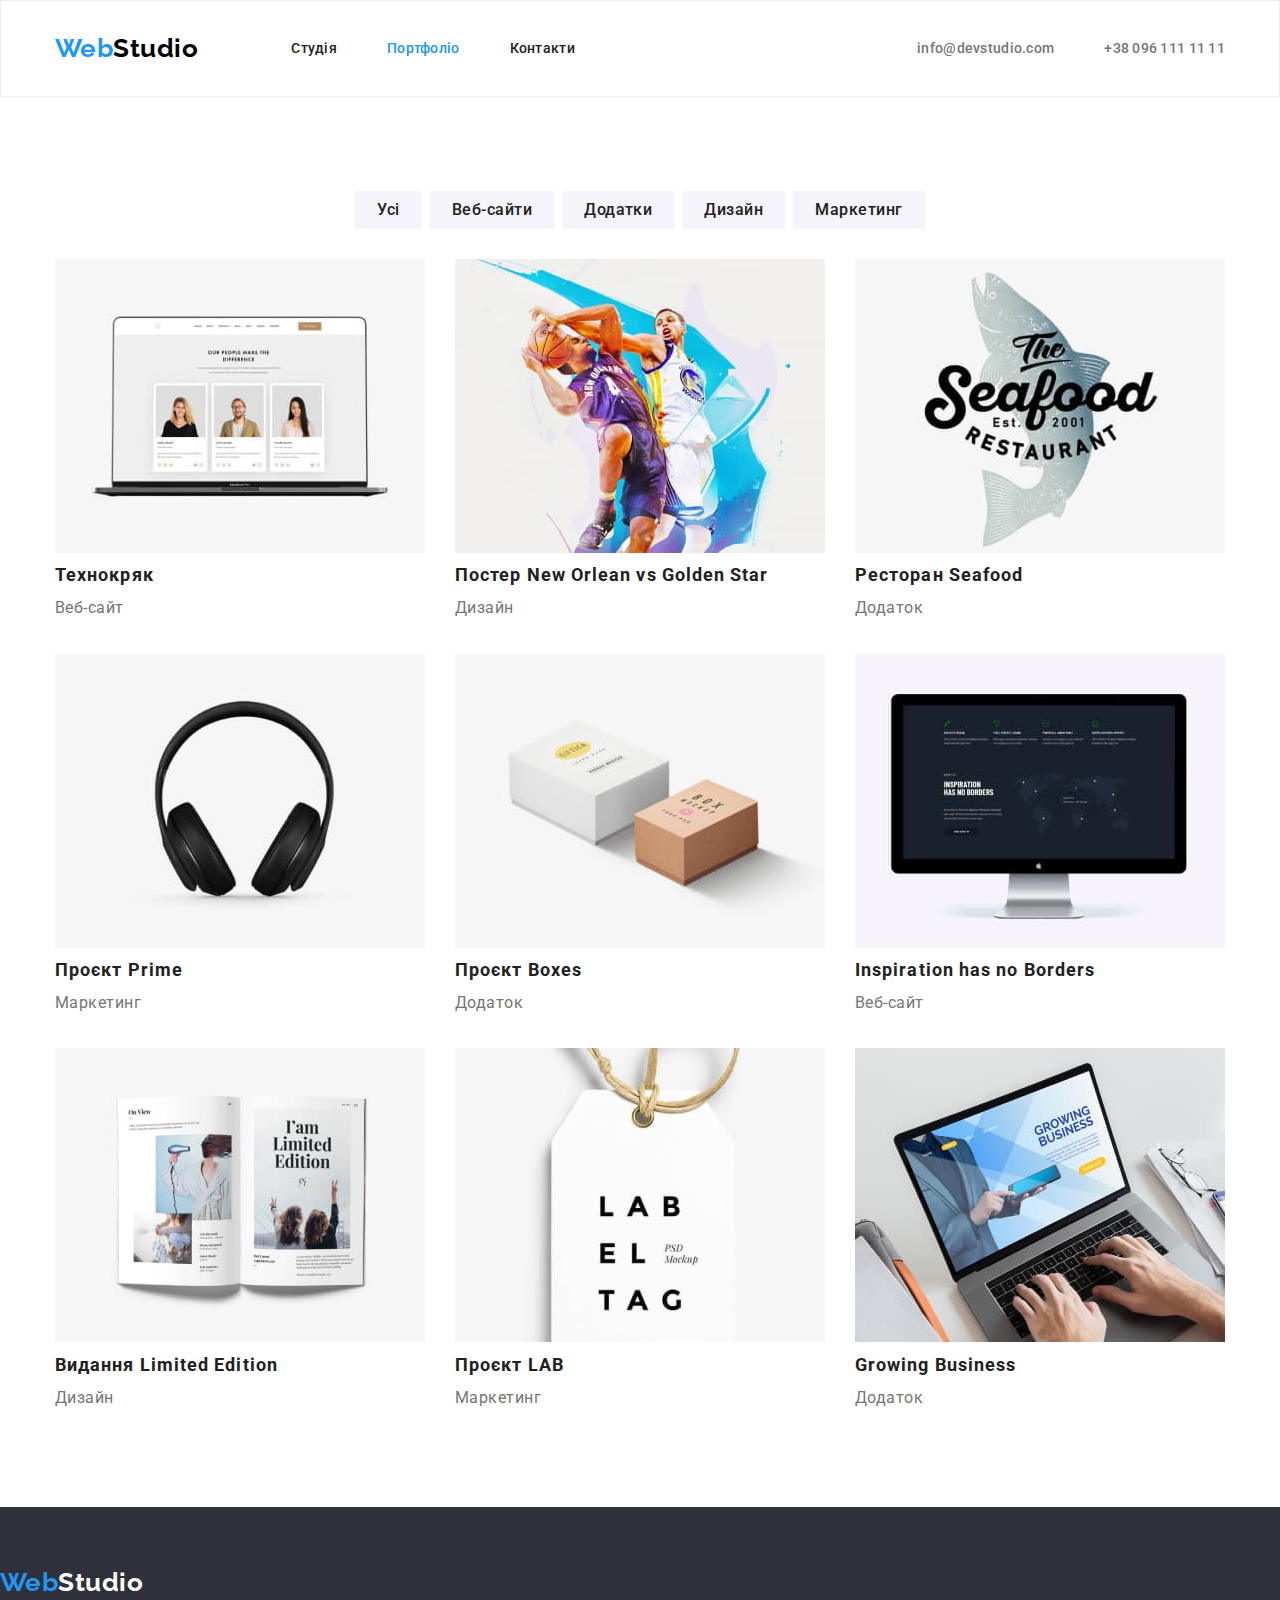
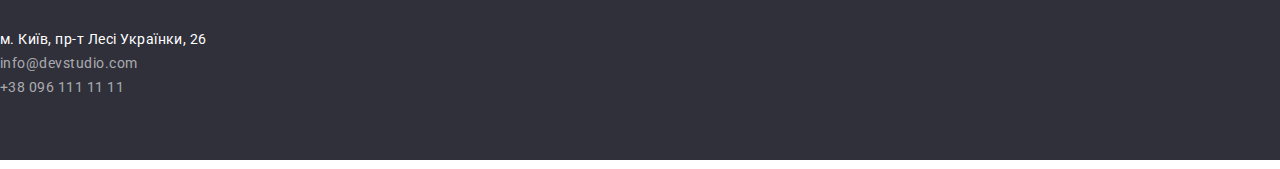
==== portfolio.html @ d25b7dd6 "cards problem" ====
<!DOCTYPE html>
<html lang="uk">
  <head>
    <meta charset="UTF-8" />
    <meta http-equiv="X-UA-Compatible" content="IE=edge" />
    <meta name="viewport" content="width=device-width, initial-scale=1.0" />
    <title>Portfolio</title>
    <link rel="preconnect" href="https://fonts.googleapis.com" />
    <link rel="preconnect" href="https://fonts.gstatic.com" crossorigin />
    <link
      href="https://fonts.googleapis.com/css2?family=Raleway:wght@700&family=Roboto:wght@400;500;700;900&display=swap"
      rel="stylesheet"
    />
    <link
      rel="stylesheet"
      href="https://cdn.jsdelivr.net/npm/modern-normalize@1.1.0/modern-normalize.min.css"
    />
    <link rel="stylesheet" href="./css/styles.css" />
  </head>
  <body>
    <header class="page-header border-head">
      <div class="container page-header-container">
        <a class="logo link" lang="en" href="./index.html">
          <span class="first-part-logo">Web</span
          ><span class="second-part-logo">Studio</span></a
        >
        <nav class="page-nav">
          <ul class="menu list">
            <li>
              <a class="menu-link link" href="./index.html">Студія</a>
            </li>
            <li>
              <a class="menu-link link current" href="./portfolio.html "
                >Портфоліо</a
              >
            </li>
            <li><a class="menu-link link" href="#Contacts">Контакти</a></li>
          </ul>
        </nav>

        <ul class="auth-nav list">
          <li>
            <a class="auth-nav-link link" href="mailto:info@devstudio.com"
              >info@devstudio.com</a
            >
          </li>
          <li>
            <a class="auth-nav-link link" href="tel:+380961111111"
              >+38 096 111 11 11</a
            >
          </li>
        </ul>
      </div>
    </header>

    <main>
      <section class="section">
        <div class="container">
          <ul class="button list">
            <li><button class="portfolio-btn" type="button">Усі</button></li>
            <li>
              <button class="portfolio-btn" type="button">Веб-сайти</button>
            </li>
            <li>
              <button class="portfolio-btn" type="button">Додатки</button>
            </li>
            <li><button class="portfolio-btn" type="button">Дизайн</button></li>
            <li>
              <button class="portfolio-btn" type="button">Маркетинг</button>
            </li>
          </ul>
          <h1 class="visually-hidden">Наші роботи</h1>
        </div>

        <div class="container">
          <ul class="items list">
            <li>
              <a href="#" class="section-icon link">
                <img
                  src="./images/Portfolio/laptop.jpg"
                  alt="open laptop with website on the screen"
                  width="370"
                />
                   <h2 class="icon-title">Технокряк</h2>
                  <p class="icon-text">Веб-сайт</p>
              </a>
            </li>
            <li>
              <a href="#" class="section-icon link">
                <img
                  src="./images/Portfolio/players.jpg"
                  alt="two basketball players are on battle"
                  width="370"
                />
                <h2 class="icon-title">Постер New Orlean vs Golden Star</h2>
                <p class="icon-text">Дизайн</p>
              </a>
            </li>
            <li>
              <a href="#" class="section-icon link">
                <img
                  src="./images/Portfolio/seafood's_logo.jpg"
                  alt="one of restaurant seafood's logo"
                  width="370"
                />
                <h2 class="icon-title">Ресторан Seafood</h2>
                <p class="icon-text">Додаток</p>
              </a>
            </li>
            <li>
              <a href="#" class="section-icon link">
                <img
                  src="./images/Portfolio/headphone.jpg"
                  alt="black headphone"
                  width="370"
                />
                <h2 class="icon-title">Проєкт Prime</h2>
                <p class="icon-text">Маркетинг</p>
              </a>
            </li>
            <li>
              <a href="#" class="section-icon link">
                <img
                  src="./images/Portfolio/boxes.jpg"
                  alt="two boxes on the floor"
                  width="370"
                />
                <h2 class="icon-title">Проєкт Boxes</h2>
                <p class="icon-text">Додаток</p>
              </a>
            </li>
            <li>
              <a href="#" class="section-icon link">
                <img
                  src="./images/Portfolio/monitor.jpg"
                  alt="monitor with open website"
                  width="370"
                />
                <h2 class="icon-title">Inspiration has no Borders</h2>
                <p class="icon-text">Веб-сайт</p>
              </a>
            </li>
            <li>
              <a href="#" class="section-icon link">
                <img
                  src="./images/Portfolio/book.jpg"
                  alt="open book with images"
                  width="370"
                />
                <h2 class="icon-title">Видання Limited Edition</h2>
                <p class="icon-text">Дизайн</p>
              </a>
            </li>
            <li>
              <a href="#" class="section-icon link">
                <img
                  src="./images/Portfolio/sticker.jpg"
                  alt="white sticker with text on it"
                  width="370"
                />
                <h2 class="icon-title">Проєкт LAB</h2>
                <p class="icon-text">Маркетинг</p>
              </a>
            </li>
            <li>
              <a href="#" class="section-icon link">
                <img
                  src="./images/Portfolio/work.jpg"
                  alt="man works on his business presentation"
                  width="370"
                />
                <h2 class="icon-title">Growing Business</h2>
                <p class="icon-text">Додаток</p>
              </a>
            </li>
          </ul>
        </div>
      </section>
    </main>

    <footer class="basement">
      <a class="logo link" lang="en" href="./index.html"
        ><span class="first-part-logo">Web</span
        ><span class="logo-footer">Studio</span></a
      >
      <address class="page-nav">
        <ul id="Contacts" class="list">
          <li>
            <a
              class="location link"
              href="https://goo.gl/maps/CPtrU1FHBa2aNyZL9"
              target="_blank"
              rel="noopener noreferrer nofollow"
              >м. Київ, пр-т Лесі Українки, 26</a
            >
          </li>
          <li>
            <a class="contacts link" href="mailto:info@devstudio.com"
              >info@devstudio.com</a
            >
          </li>
          <li>
            <a class="contacts link" href="tel:+380961111111"
              >+38 096 111 11 11</a
            >
          </li>
        </ul>
      </address>
    </footer>
  </body>
</html>
---- css/styles.css ----
:root {
  --primary-color-text: #757575;
  --secondary-color-text: #212121;
  --accent-color: #2196f3;
  --hero-logo-text: #ffffff;
  --studio-color-text: #000000;
  --secondary-back-color: #2f303a;
  --team-btn-back-color: #f5f4fa;
  --hidden-btn-hero-color: #188ce8;
  --portfolio-border:#ECECEC;

}
body {
  background-color: #ffffff;
  color: var(--primary-color-text);
  font-family: "Roboto", sans-serif;
  letter-spacing: 0.03em;
}
.list {
  list-style: none;
}
.link {
  text-decoration: none;
}
h1,
h2,
h3,
h4,
p {
  margin-bottom: 0;
  margin-top: 0;
}
ul,
ol {
  margin-bottom: 0;
  margin-top: 0;
  padding-left: 0;
}
.container {
  width: 1200px;
  margin-left: auto;
  margin-right: auto;
  padding-left: 15px;
  padding-right: 15px;
}
.section{
  padding-top: 94px;
  padding-bottom: 94px;
}
/* Header */

.page-header-container {
  display: flex;
  align-items: center;
  padding-top: 32px;
  padding-bottom: 32px;
}

/* Header logo */
.logo {
  font-family: "Raleway", sans-serif;
  font-weight: 700;
  font-size: 26px;
  line-height: 1.2;
  display: inline;
  margin-right: 93px;
}
.first-part-logo {
  color: var(--accent-color);
}
.logo .second-part-logo {
  color: var(--studio-color-text);
}

.page-nav .menu-link.current {
  color: var(--accent-color);
}

/* Header navigation */
.menu {
  display: flex;
  column-gap: 50px;
}
.page-nav .menu-link {
  color: var(--secondary-color-text);
  font-weight: 500;
  font-size: 14px;
  line-height: 1.1;
  letter-spacing: 0.02em;
}

.page-nav :hover,
.page-nav :focus {
  color: var(--accent-color);
}
.auth-nav {
  display: flex;
  margin-left: auto;
  column-gap: 50px;
}
.auth-nav-link {
  color: var(--primary-color-text);
  font-weight: 500;
  font-size: 14px;
  line-height: 1.1;
  letter-spacing: 0.02em;
}

.auth-nav :hover,
.auth-nav :focus {
  color: var(--accent-color);
}
/* /Header */

/* Hero */
.hero {
  background-color: var(--secondary-back-color);
  text-align: center;
  padding-top: 200px;
  padding-bottom: 200px;
}
.hero .hero-text {
  color: var(--hero-logo-text);
  align-items: center;
  font-weight: 900;
  font-size: 44px;
  line-height: 1.37;
  text-align: center;
  letter-spacing: 0.06em;
  text-transform: uppercase;
  margin-bottom: 30px;
}
.hero .btn {
  color: var(--hero-logo-text);
  background-color: #2196f3;
  box-shadow: 0px 4px 4px rgba(0, 0, 0, 0.15);
  border-radius: 4px;
  cursor: pointer;
  font-family: inherit;
  font-weight: 700;
  font-size: 16px;
  line-height: 1.9;
  width: 232px;
  align-items: center;
  text-align: center;
  letter-spacing: 0.06em;
}
.hero .btn:hover,
.hero .btn:focus {
  background: var(--hidden-btn-hero-color);
  box-shadow: 0px 4px 4px rgba(0, 0, 0, 0.15);
  border-radius: 4px;
}
/* /Hero */

/* Benefits */
.visually-hidden {
  position: absolute;
  white-space: nowrap;
  width: 1px;
  height: 1px;
  overflow: hidden;
  border: 0;
  padding: 0;
  clip: rect(0 0 0 0);
  clip-path: inset(50%);
  margin: -1px;
}

.benefits{
  display: flex;
  column-gap: 30px;
}

.benefits-section .benefits-title {
  color: var(--secondary-color-text);
  font-size: 14px;
  line-height: 1.1;
  text-transform: uppercase;
  margin-bottom: 10px;
}
.benefits-section .benefits-text {
  font-size: 14px;
  line-height: 1.7;
  width: 270px;
}
/* /Benefits */

/* Works */
.title {
  color: var(--secondary-color-text);
  font-weight: 700;
  font-size: 36px;
  line-height: 1.17;
  margin-bottom: 50px;
  text-align: center;
}
.examples{
  display: flex;
  column-gap: 30px;
  margin-bottom: 94px;
}
/* /Works */

/* Team */

.team-section   {
  background-color: var(--team-btn-back-color);
  
}
.workers{
  display: flex;
  column-gap: 30px;
}
.team-section .names {
  color: var(--secondary-color-text);
  font-weight: 500;
  font-size: 16px;
  line-height: 1.2;
  text-align: center;
  margin-top: 30px;
  margin-bottom: 10px;
}
.team-section .position {
  font-size: 16px;
  line-height: 1.2;
  text-align: center;
  padding-bottom: 30px;
}
/* /Team */

/* Basement */
.basement {
  background-color: var(--secondary-back-color);
  padding-top: 60px;
  padding-bottom: 60px;
}
.basement .logo{
  display: block;
  margin-bottom:30px;
}
.logo-footer {
  color: var(--hero-logo-text);
}
.basement{
  margin-bottom: 9px;
}
.location {
  color: var(--hero-logo-text);
  font-style: normal;
  font-size: 14px;
  line-height: 1.7;
}
.contacts {
  color: rgba(255, 255, 255, 0.6);
  font-style: normal;
  font-size: 14px;
  line-height: 1.7;
  
}
/* /Basement */

/* portfolio-section */

.border-head{
  border: 1px solid var(--portfolio-border);
}

.button {
  display: flex;
  column-gap: 8px;
  justify-content: center;
  margin-bottom: 30px;
}
.portfolio-btn {
  color: var(--secondary-color-text);
  background: var(--team-btn-back-color);
  font-family: inherit;
  font-weight: 500;
  border: none;
  cursor: pointer;
  font-size: 16px;
  line-height: 1.6;
  text-align: center;
  letter-spacing: 0.03em;
  padding: 6px 22px;
}
.portfolio-btn:active,
.portfolio-btn:hover,
.portfolio-btn:focus {
  background-color: var(--accent-color);
  color: var(--hero-logo-text);
}
.items{
  display: flex;
   flex-wrap: wrap; 
  align-content: stretch;
  gap: 30px;
}

.section-icon .icon-title {
  color: var(--secondary-color-text);
  font-weight: 700;
  font-size: 18px;
  line-height: 2;
  letter-spacing: 0.06em;
}
.section-icon > .icon-text {
  color: var(--primary-color-text);
  font-size: 16px;
  line-height: 1.9;
}
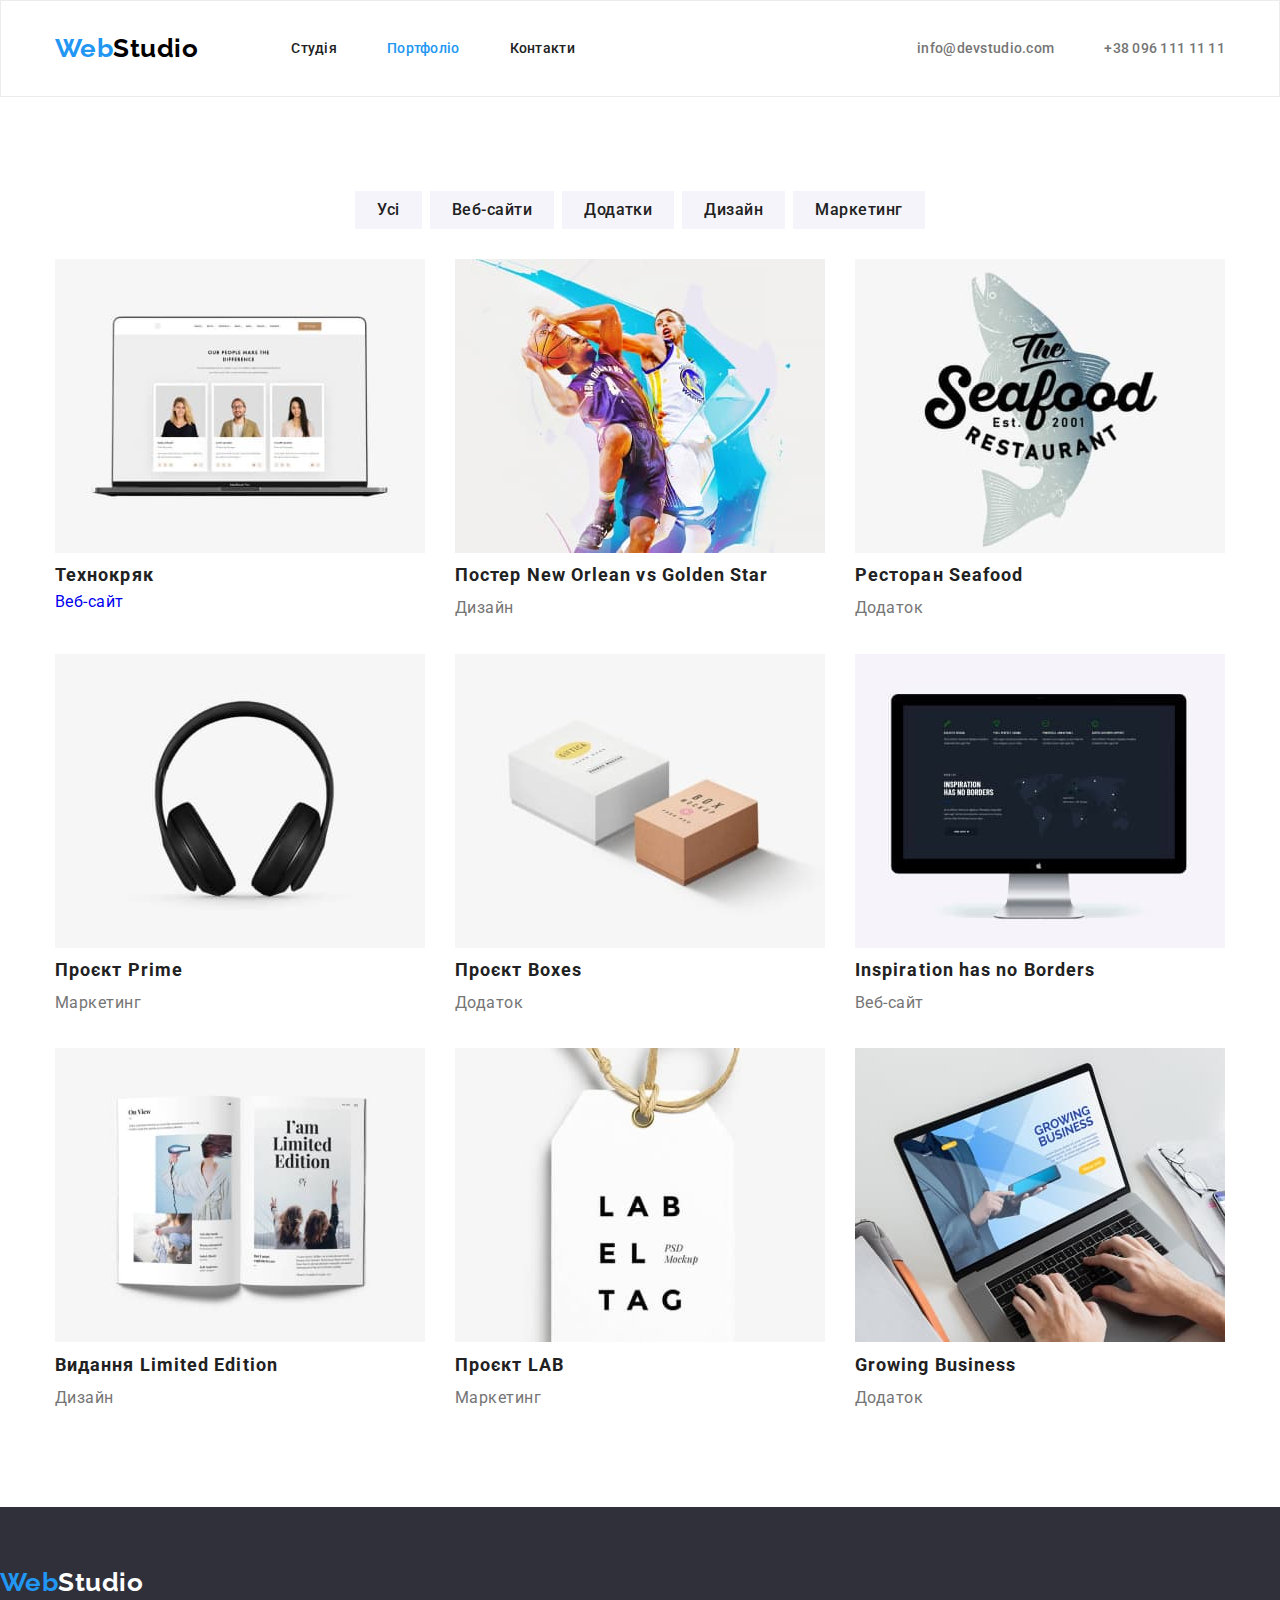
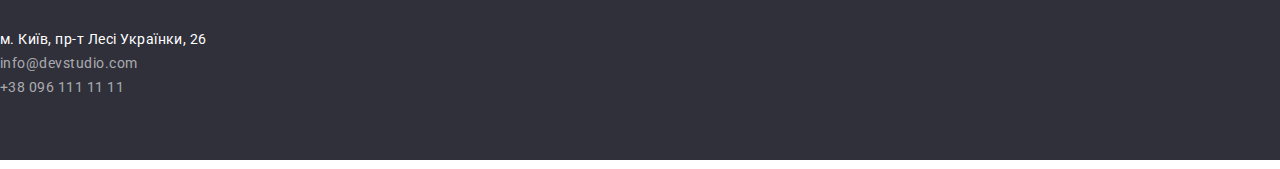
==== commit b4f1f44c: "div problem" ====
--- a/portfolio.html
+++ b/portfolio.html
@@ -81,8 +81,10 @@
                   alt="open laptop with website on the screen"
                   width="370"
                 />
-                   <h2 class="icon-title">Технокряк</h2>
+                <div>
+                  <h2 class="icon-title">Технокряк</h2>
                   <p class="icon-text">Веб-сайт</p>
+                </div>
               </a>
             </li>
             <li>
--- a/css/styles.css
+++ b/css/styles.css
@@ -172,14 +172,14 @@
   column-gap: 30px;
 }
 
-.benefits-section .benefits-title {
+.benefits .benefits-title {
   color: var(--secondary-color-text);
   font-size: 14px;
   line-height: 1.1;
   text-transform: uppercase;
   margin-bottom: 10px;
 }
-.benefits-section .benefits-text {
+.benefits .benefits-text {
   font-size: 14px;
   line-height: 1.7;
   width: 270px;
@@ -256,7 +256,6 @@
   font-style: normal;
   font-size: 14px;
   line-height: 1.7;
-  
 }
 /* /Basement */
 
@@ -293,7 +292,7 @@
 }
 .items{
   display: flex;
-   flex-wrap: wrap; 
+  flex-wrap: wrap; 
   align-content: stretch;
   gap: 30px;
 }
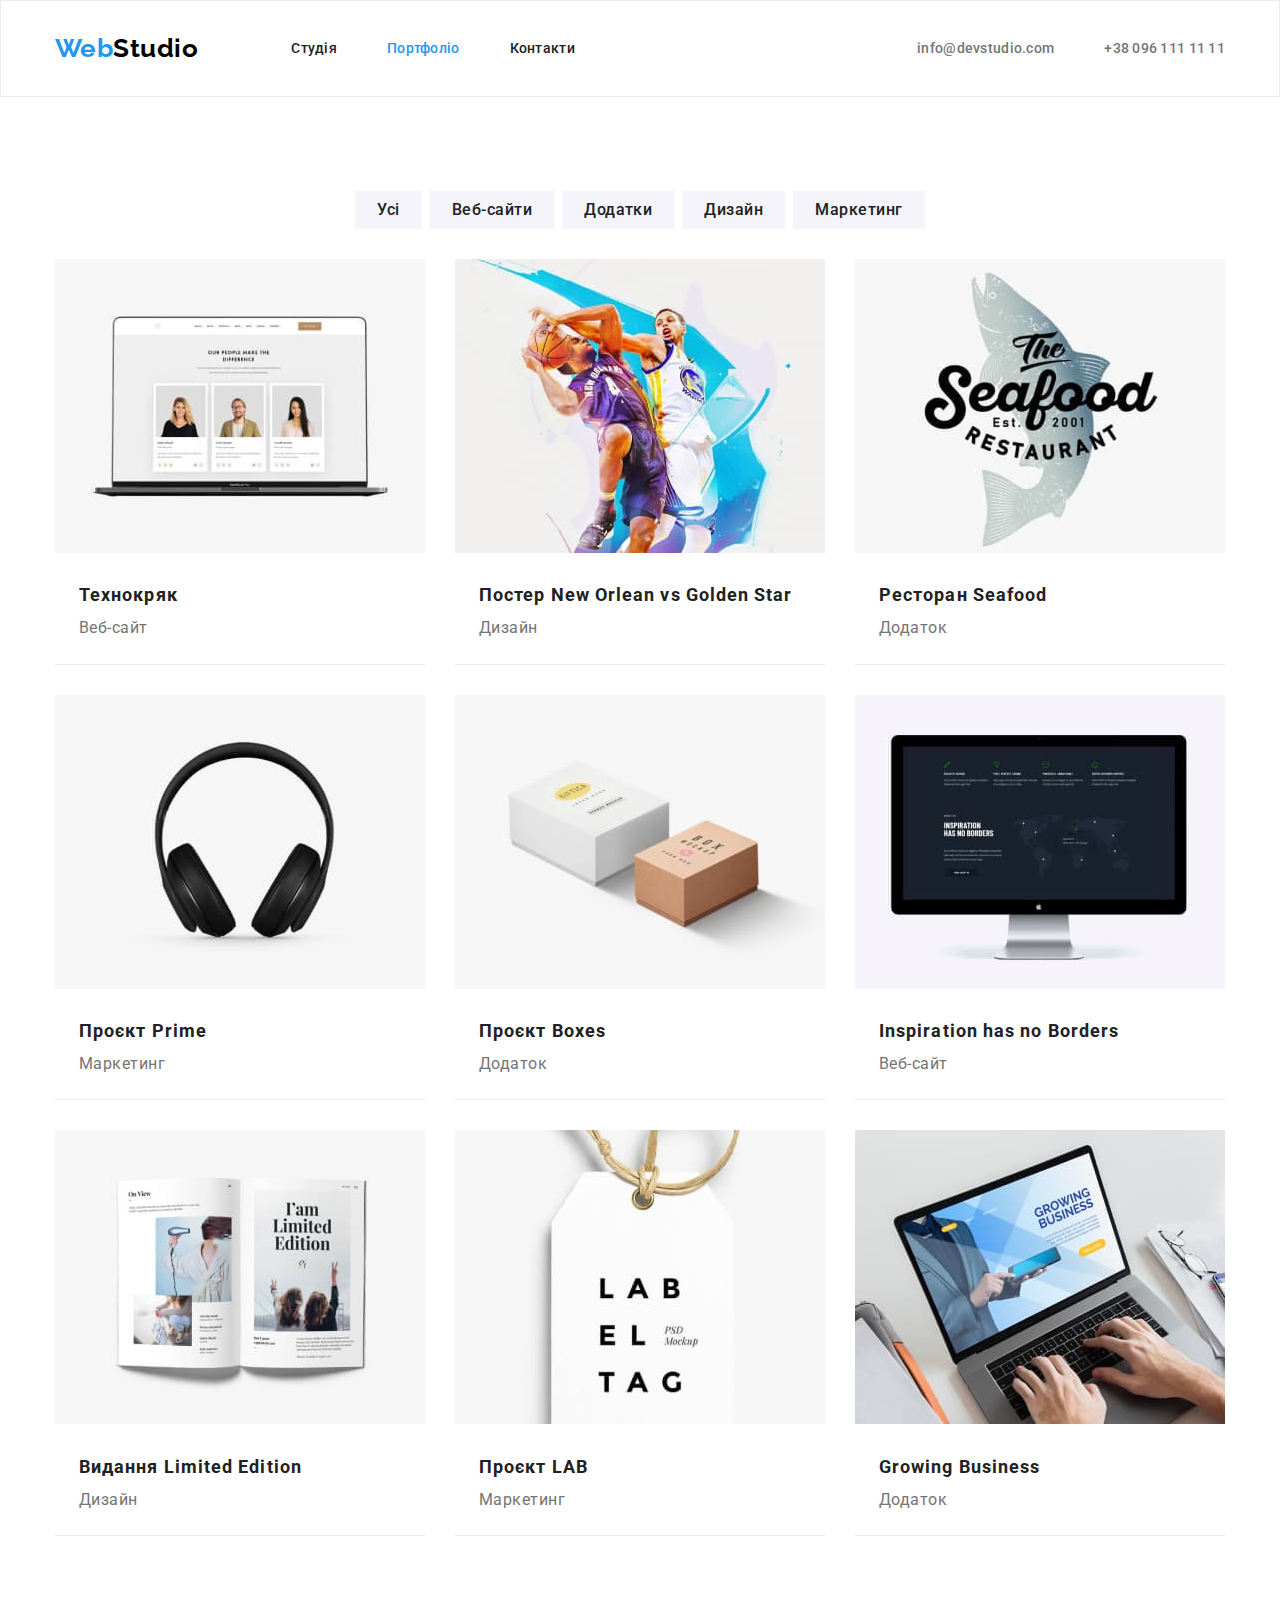
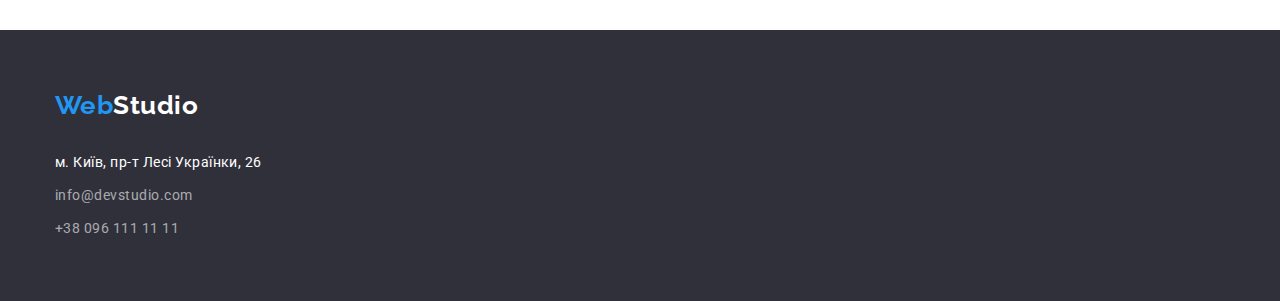
==== commit f90a5591: "ready to check" ====
--- a/portfolio.html
+++ b/portfolio.html
@@ -81,7 +81,7 @@
                   alt="open laptop with website on the screen"
                   width="370"
                 />
-                <div>
+                <div class="type">
                   <h2 class="icon-title">Технокряк</h2>
                   <p class="icon-text">Веб-сайт</p>
                 </div>
@@ -94,8 +94,10 @@
                   alt="two basketball players are on battle"
                   width="370"
                 />
-                <h2 class="icon-title">Постер New Orlean vs Golden Star</h2>
-                <p class="icon-text">Дизайн</p>
+                <div class="type">
+                  <h2 class="icon-title">Постер New Orlean vs Golden Star</h2>
+                  <p class="icon-text">Дизайн</p>
+                </div>
               </a>
             </li>
             <li>
@@ -105,8 +107,10 @@
                   alt="one of restaurant seafood's logo"
                   width="370"
                 />
-                <h2 class="icon-title">Ресторан Seafood</h2>
-                <p class="icon-text">Додаток</p>
+                <div class="type">
+                  <h2 class="icon-title">Ресторан Seafood</h2>
+                  <p class="icon-text">Додаток</p>
+                </div>
               </a>
             </li>
             <li>
@@ -116,8 +120,10 @@
                   alt="black headphone"
                   width="370"
                 />
-                <h2 class="icon-title">Проєкт Prime</h2>
-                <p class="icon-text">Маркетинг</p>
+                <div class="type">
+                  <h2 class="icon-title">Проєкт Prime</h2>
+                  <p class="icon-text">Маркетинг</p>
+                </div>
               </a>
             </li>
             <li>
@@ -127,8 +133,10 @@
                   alt="two boxes on the floor"
                   width="370"
                 />
-                <h2 class="icon-title">Проєкт Boxes</h2>
-                <p class="icon-text">Додаток</p>
+                <div class="type">
+                  <h2 class="icon-title">Проєкт Boxes</h2>
+                  <p class="icon-text">Додаток</p>
+                </div>
               </a>
             </li>
             <li>
@@ -138,8 +146,10 @@
                   alt="monitor with open website"
                   width="370"
                 />
-                <h2 class="icon-title">Inspiration has no Borders</h2>
-                <p class="icon-text">Веб-сайт</p>
+                <div class="type">
+                  <h2 class="icon-title">Inspiration has no Borders</h2>
+                  <p class="icon-text">Веб-сайт</p>
+                </div>
               </a>
             </li>
             <li>
@@ -149,8 +159,10 @@
                   alt="open book with images"
                   width="370"
                 />
-                <h2 class="icon-title">Видання Limited Edition</h2>
-                <p class="icon-text">Дизайн</p>
+                <div class="type">
+                  <h2 class="icon-title">Видання Limited Edition</h2>
+                  <p class="icon-text">Дизайн</p>
+                </div>
               </a>
             </li>
             <li>
@@ -160,8 +172,10 @@
                   alt="white sticker with text on it"
                   width="370"
                 />
-                <h2 class="icon-title">Проєкт LAB</h2>
-                <p class="icon-text">Маркетинг</p>
+                <div class="type">
+                  <h2 class="icon-title">Проєкт LAB</h2>
+                  <p class="icon-text">Маркетинг</p>
+                </div>
               </a>
             </li>
             <li>
@@ -171,8 +185,10 @@
                   alt="man works on his business presentation"
                   width="370"
                 />
-                <h2 class="icon-title">Growing Business</h2>
-                <p class="icon-text">Додаток</p>
+                <div class="type">
+                  <h2 class="icon-title">Growing Business</h2>
+                  <p class="icon-text">Додаток</p>
+                </div>
               </a>
             </li>
           </ul>
@@ -181,33 +197,35 @@
     </main>
 
     <footer class="basement">
-      <a class="logo link" lang="en" href="./index.html"
-        ><span class="first-part-logo">Web</span
-        ><span class="logo-footer">Studio</span></a
-      >
-      <address class="page-nav">
-        <ul id="Contacts" class="list">
-          <li>
-            <a
-              class="location link"
-              href="https://goo.gl/maps/CPtrU1FHBa2aNyZL9"
-              target="_blank"
-              rel="noopener noreferrer nofollow"
-              >м. Київ, пр-т Лесі Українки, 26</a
-            >
-          </li>
-          <li>
-            <a class="contacts link" href="mailto:info@devstudio.com"
-              >info@devstudio.com</a
-            >
-          </li>
-          <li>
-            <a class="contacts link" href="tel:+380961111111"
-              >+38 096 111 11 11</a
-            >
-          </li>
-        </ul>
-      </address>
+      <div class="container page-footer-container">
+        <a class="logo link" lang="en" href="./portfolio.html"
+          ><span class="first-part-logo">Web</span
+          ><span class="logo-footer">Studio</span></a
+        >
+        <address class="page-nav">
+          <ul id="Contacts" class="list">
+            <li class="basement-item">
+              <a
+                class="location link"
+                href="https://goo.gl/maps/CPtrU1FHBa2aNyZL9"
+                target="_blank"
+                rel="noopener noreferrer nofollow"
+                >м. Київ, пр-т Лесі Українки, 26</a
+              >
+            </li>
+            <li class="basement-item">
+              <a class="contacts link" href="mailto:info@devstudio.com"
+                >info@devstudio.com</a
+              >
+            </li>
+            <li class="basement-item">
+              <a class="contacts link" href="tel:+380961111111"
+                >+38 096 111 11 11</a
+              >
+            </li>
+          </ul>
+        </address>
+      </div>
     </footer>
   </body>
 </html>
--- a/css/styles.css
+++ b/css/styles.css
@@ -242,7 +242,7 @@
 .logo-footer {
   color: var(--hero-logo-text);
 }
-.basement{
+.basement-item:not(:last-child){
   margin-bottom: 9px;
 }
 .location {
@@ -296,6 +296,10 @@
   align-content: stretch;
   gap: 30px;
 }
+.type{
+  padding:20px 24px;
+  border-bottom: 1px solid var(--portfolio-border);
+}
 
 .section-icon .icon-title {
   color: var(--secondary-color-text);
@@ -304,7 +308,7 @@
   line-height: 2;
   letter-spacing: 0.06em;
 }
-.section-icon > .icon-text {
+.section-icon .icon-text {
   color: var(--primary-color-text);
   font-size: 16px;
   line-height: 1.9;
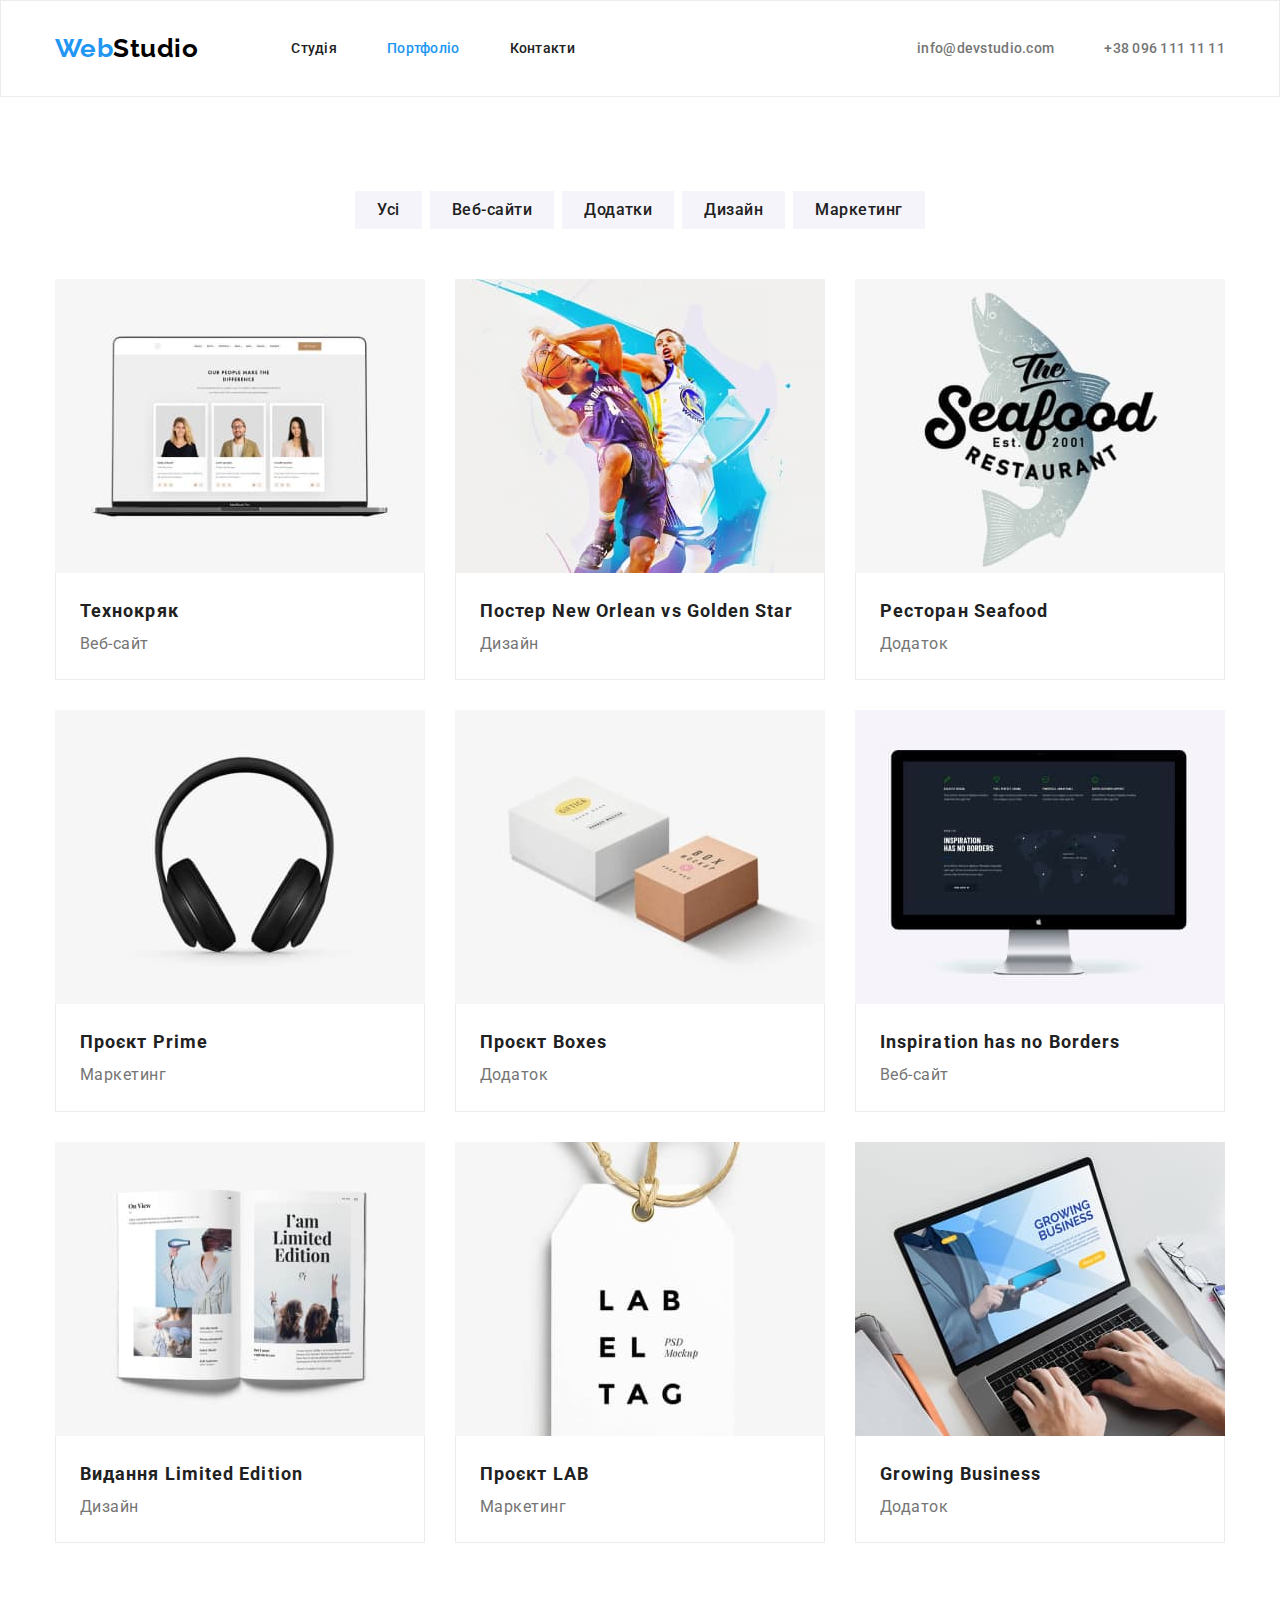
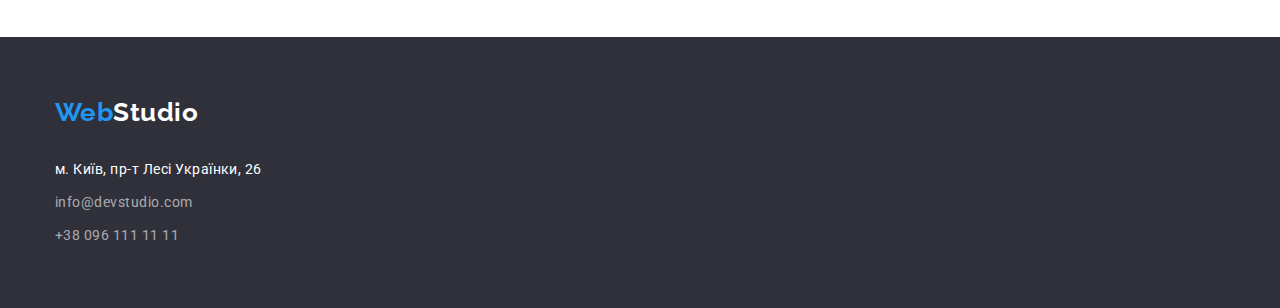
==== commit 948f4027: "update ones" ====
--- a/portfolio.html
+++ b/portfolio.html
@@ -69,14 +69,13 @@
               <button class="portfolio-btn" type="button">Маркетинг</button>
             </li>
           </ul>
+
           <h1 class="visually-hidden">Наші роботи</h1>
-        </div>
-
-        <div class="container">
           <ul class="items list">
-            <li>
-              <a href="#" class="section-icon link">
-                <img
+            <li class="goods">
+              <a href="#" class="section-icon link">
+                <img
+                  class="icon-example"
                   src="./images/Portfolio/laptop.jpg"
                   alt="open laptop with website on the screen"
                   width="370"
@@ -87,9 +86,10 @@
                 </div>
               </a>
             </li>
-            <li>
-              <a href="#" class="section-icon link">
-                <img
+            <li class="goods">
+              <a href="#" class="section-icon link">
+                <img
+                  class="icon-example"
                   src="./images/Portfolio/players.jpg"
                   alt="two basketball players are on battle"
                   width="370"
@@ -100,9 +100,10 @@
                 </div>
               </a>
             </li>
-            <li>
-              <a href="#" class="section-icon link">
-                <img
+            <li class="goods">
+              <a href="#" class="section-icon link">
+                <img
+                  class="icon-example"
                   src="./images/Portfolio/seafood's_logo.jpg"
                   alt="one of restaurant seafood's logo"
                   width="370"
@@ -113,9 +114,10 @@
                 </div>
               </a>
             </li>
-            <li>
-              <a href="#" class="section-icon link">
-                <img
+            <li class="goods">
+              <a href="#" class="section-icon link">
+                <img
+                  class="icon-example"
                   src="./images/Portfolio/headphone.jpg"
                   alt="black headphone"
                   width="370"
@@ -126,9 +128,10 @@
                 </div>
               </a>
             </li>
-            <li>
-              <a href="#" class="section-icon link">
-                <img
+            <li class="goods">
+              <a href="#" class="section-icon link">
+                <img
+                  class="icon-example"
                   src="./images/Portfolio/boxes.jpg"
                   alt="two boxes on the floor"
                   width="370"
@@ -139,9 +142,10 @@
                 </div>
               </a>
             </li>
-            <li>
-              <a href="#" class="section-icon link">
-                <img
+            <li class="goods">
+              <a href="#" class="section-icon link">
+                <img
+                  class="icon-example"
                   src="./images/Portfolio/monitor.jpg"
                   alt="monitor with open website"
                   width="370"
@@ -152,9 +156,10 @@
                 </div>
               </a>
             </li>
-            <li>
-              <a href="#" class="section-icon link">
-                <img
+            <li class="goods">
+              <a href="#" class="section-icon link">
+                <img
+                  class="icon-example"
                   src="./images/Portfolio/book.jpg"
                   alt="open book with images"
                   width="370"
@@ -165,9 +170,10 @@
                 </div>
               </a>
             </li>
-            <li>
-              <a href="#" class="section-icon link">
-                <img
+            <li class="goods">
+              <a href="#" class="section-icon link">
+                <img
+                  class="icon-example"
                   src="./images/Portfolio/sticker.jpg"
                   alt="white sticker with text on it"
                   width="370"
@@ -178,9 +184,10 @@
                 </div>
               </a>
             </li>
-            <li>
-              <a href="#" class="section-icon link">
-                <img
+            <li class="goods">
+              <a href="#" class="section-icon link">
+                <img
+                  class="icon-example"
                   src="./images/Portfolio/work.jpg"
                   alt="man works on his business presentation"
                   width="370"
@@ -196,7 +203,7 @@
       </section>
     </main>
 
-    <footer class="basement">
+    <footer class="footer">
       <div class="container page-footer-container">
         <a class="logo link" lang="en" href="./portfolio.html"
           ><span class="first-part-logo">Web</span
@@ -204,7 +211,7 @@
         >
         <address class="page-nav">
           <ul id="Contacts" class="list">
-            <li class="basement-item">
+            <li class="footer-item">
               <a
                 class="location link"
                 href="https://goo.gl/maps/CPtrU1FHBa2aNyZL9"
@@ -213,12 +220,12 @@
                 >м. Київ, пр-т Лесі Українки, 26</a
               >
             </li>
-            <li class="basement-item">
+            <li class="footer-item">
               <a class="contacts link" href="mailto:info@devstudio.com"
                 >info@devstudio.com</a
               >
             </li>
-            <li class="basement-item">
+            <li class="footer-item">
               <a class="contacts link" href="tel:+380961111111"
                 >+38 096 111 11 11</a
               >
--- a/css/styles.css
+++ b/css/styles.css
@@ -7,8 +7,7 @@
   --secondary-back-color: #2f303a;
   --team-btn-back-color: #f5f4fa;
   --hidden-btn-hero-color: #188ce8;
-  --portfolio-border:#ECECEC;
-
+  --border: #ececec;
 }
 body {
   background-color: #ffffff;
@@ -43,7 +42,7 @@
   padding-left: 15px;
   padding-right: 15px;
 }
-.section{
+.section {
   padding-top: 94px;
   padding-bottom: 94px;
 }
@@ -140,7 +139,9 @@
   font-weight: 700;
   font-size: 16px;
   line-height: 1.9;
-  width: 232px;
+  min-width: 232px;
+  padding: 10px 32px;
+  border: 0;
   align-items: center;
   text-align: center;
   letter-spacing: 0.06em;
@@ -167,7 +168,7 @@
   margin: -1px;
 }
 
-.benefits{
+.benefits {
   display: flex;
   column-gap: 30px;
 }
@@ -187,6 +188,9 @@
 /* /Benefits */
 
 /* Works */
+.section.about {
+  padding-top: 0px;
+}
 .title {
   color: var(--secondary-color-text);
   font-weight: 700;
@@ -195,54 +199,62 @@
   margin-bottom: 50px;
   text-align: center;
 }
-.examples{
+.examples {
   display: flex;
   column-gap: 30px;
-  margin-bottom: 94px;
+}
+.icon-example {
+  display: block;
+  max-width: 100;
 }
 /* /Works */
 
 /* Team */
 
-.team-section   {
+.team-section {
   background-color: var(--team-btn-back-color);
-  
-}
-.workers{
+}
+.worker {
+  background-color: var(--hero-logo-text);
+}
+.workers {
   display: flex;
   column-gap: 30px;
 }
+.names-position {
+  display: inline;
+  padding: 30px 70px;
+}
 .team-section .names {
   color: var(--secondary-color-text);
   font-weight: 500;
   font-size: 16px;
   line-height: 1.2;
   text-align: center;
-  margin-top: 30px;
   margin-bottom: 10px;
 }
 .team-section .position {
   font-size: 16px;
   line-height: 1.2;
   text-align: center;
-  padding-bottom: 30px;
 }
 /* /Team */
 
-/* Basement */
-.basement {
+/* footer */
+.footer {
   background-color: var(--secondary-back-color);
   padding-top: 60px;
   padding-bottom: 60px;
 }
-.basement .logo{
-  display: block;
-  margin-bottom:30px;
+.footer .logo {
+  display: inline-block;
+  margin-bottom: 30px;
+  margin-right: 0;
 }
 .logo-footer {
   color: var(--hero-logo-text);
 }
-.basement-item:not(:last-child){
+.footer-item:not(:last-child) {
   margin-bottom: 9px;
 }
 .location {
@@ -257,19 +269,19 @@
   font-size: 14px;
   line-height: 1.7;
 }
-/* /Basement */
+/* /footer */
 
 /* portfolio-section */
 
-.border-head{
-  border: 1px solid var(--portfolio-border);
+.border-head {
+  border: 1px solid var(--border);
 }
 
 .button {
   display: flex;
   column-gap: 8px;
   justify-content: center;
-  margin-bottom: 30px;
+  margin-bottom: 50px;
 }
 .portfolio-btn {
   color: var(--secondary-color-text);
@@ -292,15 +304,19 @@
 }
 .items{
   display: flex;
-  flex-wrap: wrap; 
-  align-content: stretch;
+  flex-wrap: wrap;
   gap: 30px;
 }
-.type{
-  padding:20px 24px;
-  border-bottom: 1px solid var(--portfolio-border);
-}
-
+.goods {
+  flex-basis: calc((100% - 60px) / 3);
+  
+}
+.type {
+  padding: 20px 24px;
+  border-bottom: 1px solid var(--border);
+  border-right: 1px solid var(--border);
+  border-left: 1px solid var(--border);
+}
 .section-icon .icon-title {
   color: var(--secondary-color-text);
   font-weight: 700;
